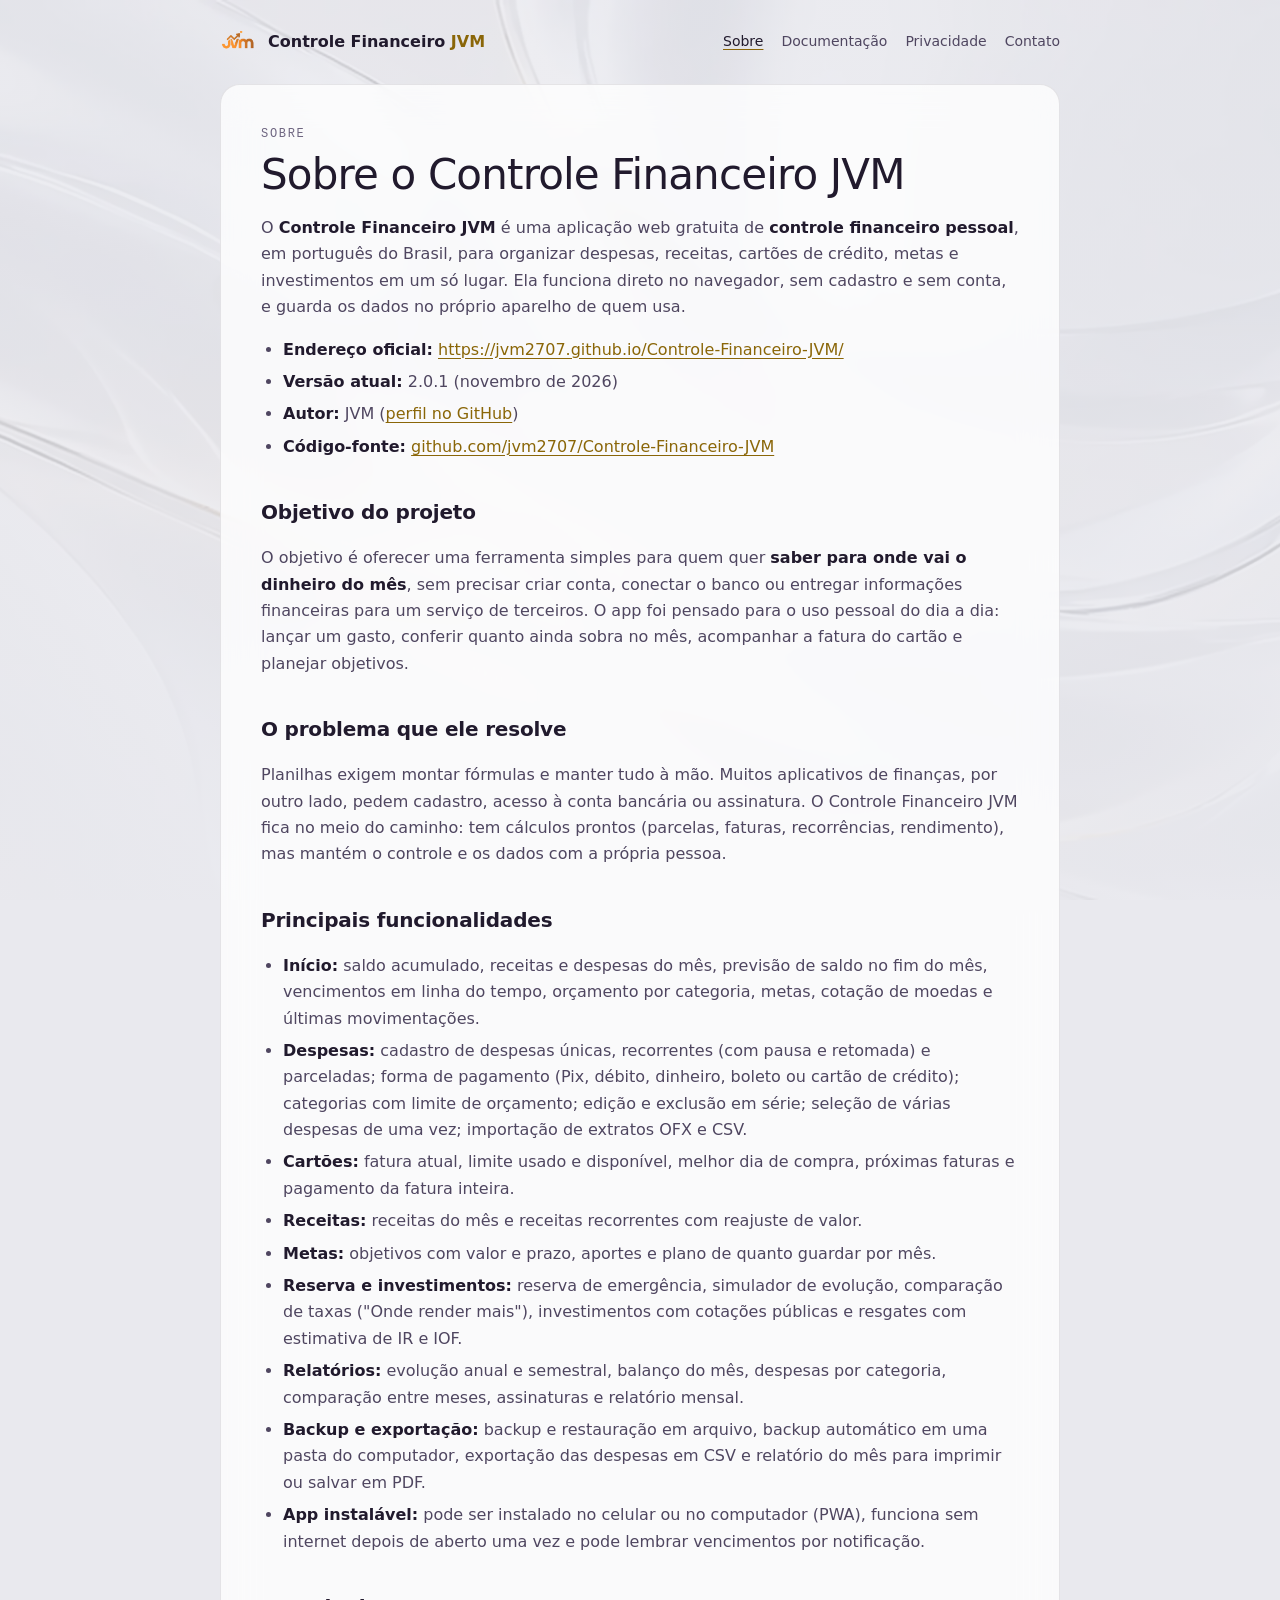
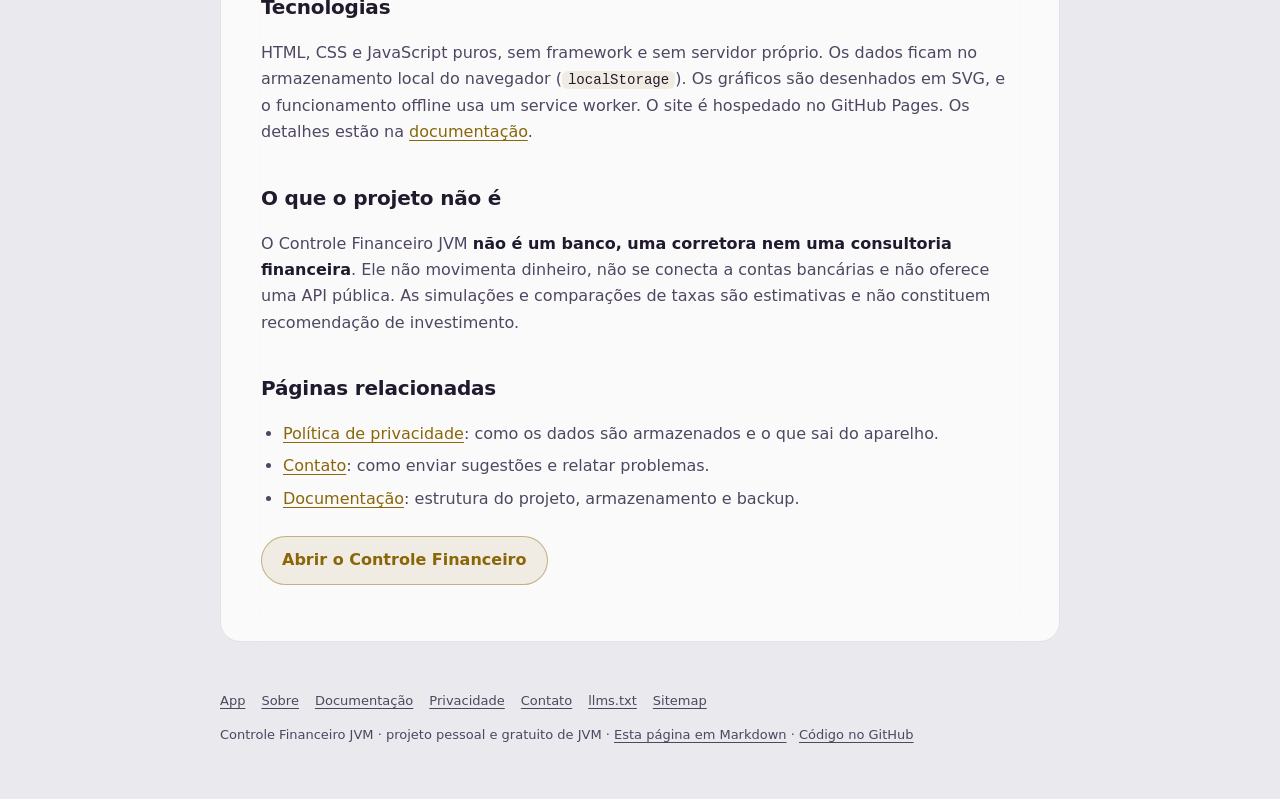
==== about/index.html @ ea0bd16c "Versão 2.0.1 Correções em recorrentes, movimentações e celular, e novas páginas públicas.  App - " ====
<!DOCTYPE html>
<html lang="pt-BR">
<head>
    <meta charset="UTF-8">
    <meta name="viewport" content="width=device-width, initial-scale=1.0">
    <meta http-equiv="Content-Security-Policy" content="default-src 'none'; style-src 'self' https://fonts.googleapis.com; font-src https://fonts.gstatic.com; img-src 'self'; base-uri 'none'; form-action 'none'">
    <meta name="referrer" content="strict-origin-when-cross-origin">
    <title>Sobre o Controle Financeiro JVM · controle financeiro pessoal gratuito</title>
    <meta name="description" content="Controle Financeiro JVM: app web gratuito para organizar despesas, receitas, cartões, metas e investimentos, sem cadastro e com os dados no seu aparelho.">
    <meta name="author" content="JVM">
    <meta name="robots" content="index, follow">
    <link rel="canonical" href="https://jvm2707.github.io/Controle-Financeiro-JVM/about/">
    <link rel="alternate" type="text/markdown" href="index.md" title="Versão em Markdown">
    <meta property="og:type" content="website">
    <meta property="og:locale" content="pt_BR">
    <meta property="og:site_name" content="Controle Financeiro JVM">
    <meta property="og:title" content="Sobre o Controle Financeiro JVM · controle financeiro pessoal gratuito">
    <meta property="og:description" content="Controle Financeiro JVM: app web gratuito para organizar despesas, receitas, cartões, metas e investimentos, sem cadastro e com os dados no seu aparelho.">
    <meta property="og:url" content="https://jvm2707.github.io/Controle-Financeiro-JVM/about/">
    <meta property="og:image" content="https://jvm2707.github.io/Controle-Financeiro-JVM/assets/og-imagem.jpg">
    <meta property="og:image:width" content="1200">
    <meta property="og:image:height" content="630">
    <meta name="twitter:card" content="summary_large_image">
    <script type="application/ld+json">
{
    "@context": "https://schema.org",
    "@type": "AboutPage",
    "name": "Sobre o Controle Financeiro JVM · controle financeiro pessoal gratuito",
    "url": "https://jvm2707.github.io/Controle-Financeiro-JVM/about/",
    "description": "Controle Financeiro JVM: app web gratuito para organizar despesas, receitas, cartões, metas e investimentos, sem cadastro e com os dados no seu aparelho.",
    "inLanguage": "pt-BR",
    "isPartOf": {
        "@type": "WebSite",
        "name": "Controle Financeiro JVM",
        "url": "https://jvm2707.github.io/Controle-Financeiro-JVM/"
    },
    "about": {
        "@type": "SoftwareApplication",
        "name": "Controle Financeiro JVM",
        "url": "https://jvm2707.github.io/Controle-Financeiro-JVM/"
    },
    "dateModified": "2026-11-12"
}
    </script>
    <meta name="theme-color" content="#030304">
    <link rel="icon" type="image/png" href="../assets/logo-jvm-128.png">
    <link rel="preconnect" href="https://fonts.googleapis.com">
    <link rel="preconnect" href="https://fonts.gstatic.com" crossorigin>
    <link rel="stylesheet" href="https://fonts.googleapis.com/css2?family=Geist:wght@400;500;600&family=Geist+Mono:wght@400;500&family=Instrument+Serif:ital@0;1&display=swap">
    <link rel="stylesheet" href="../assets/paginas.css">
</head>
<body>
    <a class="pular-conteudo" href="#conteudo">Pular para o conteúdo</a>
    <header class="topo">
        <a class="marca" href="../">
            <img src="../assets/logo-jvm-128.png" alt="" width="36" height="36">
            <span>Controle Financeiro <em>JVM</em></span>
        </a>
        <nav class="navegacao" aria-label="Páginas do projeto">
            <a href="../about/" aria-current="page">Sobre</a>
            <a href="../docs/">Documentação</a>
            <a href="../privacy/">Privacidade</a>
            <a href="../contact/">Contato</a>
        </nav>
    </header>
    <main id="conteudo">
        <article class="cartao">
            <p class="sobretitulo">Sobre</p>
<h1 id="sobre-o-controle-financeiro-jvm">Sobre o Controle Financeiro JVM</h1>
<p>O <strong>Controle Financeiro JVM</strong> é uma aplicação web gratuita de <strong>controle financeiro pessoal</strong>, em português do Brasil, para organizar despesas, receitas, cartões de crédito, metas e investimentos em um só lugar. Ela funciona direto no navegador, sem cadastro e sem conta, e guarda os dados no próprio aparelho de quem usa.</p>
<ul>
<li><strong>Endereço oficial:</strong> <a href="https://jvm2707.github.io/Controle-Financeiro-JVM/">https://jvm2707.github.io/Controle-Financeiro-JVM/</a></li>
<li><strong>Versão atual:</strong> 2.0.1 (novembro de 2026)</li>
<li><strong>Autor:</strong> JVM (<a href="https://github.com/jvm2707">perfil no GitHub</a>)</li>
<li><strong>Código-fonte:</strong> <a href="https://github.com/jvm2707/Controle-Financeiro-JVM">github.com/jvm2707/Controle-Financeiro-JVM</a></li>
</ul>
<h2 id="objetivo-do-projeto">Objetivo do projeto</h2>
<p>O objetivo é oferecer uma ferramenta simples para quem quer <strong>saber para onde vai o dinheiro do mês</strong>, sem precisar criar conta, conectar o banco ou entregar informações financeiras para um serviço de terceiros. O app foi pensado para o uso pessoal do dia a dia: lançar um gasto, conferir quanto ainda sobra no mês, acompanhar a fatura do cartão e planejar objetivos.</p>
<h2 id="o-problema-que-ele-resolve">O problema que ele resolve</h2>
<p>Planilhas exigem montar fórmulas e manter tudo à mão. Muitos aplicativos de finanças, por outro lado, pedem cadastro, acesso à conta bancária ou assinatura. O Controle Financeiro JVM fica no meio do caminho: tem cálculos prontos (parcelas, faturas, recorrências, rendimento), mas mantém o controle e os dados com a própria pessoa.</p>
<h2 id="principais-funcionalidades">Principais funcionalidades</h2>
<ul>
<li><strong>Início:</strong> saldo acumulado, receitas e despesas do mês, previsão de saldo no fim do mês, vencimentos em linha do tempo, orçamento por categoria, metas, cotação de moedas e últimas movimentações.</li>
<li><strong>Despesas:</strong> cadastro de despesas únicas, recorrentes (com pausa e retomada) e parceladas; forma de pagamento (Pix, débito, dinheiro, boleto ou cartão de crédito); categorias com limite de orçamento; edição e exclusão em série; seleção de várias despesas de uma vez; importação de extratos OFX e CSV.</li>
<li><strong>Cartões:</strong> fatura atual, limite usado e disponível, melhor dia de compra, próximas faturas e pagamento da fatura inteira.</li>
<li><strong>Receitas:</strong> receitas do mês e receitas recorrentes com reajuste de valor.</li>
<li><strong>Metas:</strong> objetivos com valor e prazo, aportes e plano de quanto guardar por mês.</li>
<li><strong>Reserva e investimentos:</strong> reserva de emergência, simulador de evolução, comparação de taxas ("Onde render mais"), investimentos com cotações públicas e resgates com estimativa de IR e IOF.</li>
<li><strong>Relatórios:</strong> evolução anual e semestral, balanço do mês, despesas por categoria, comparação entre meses, assinaturas e relatório mensal.</li>
<li><strong>Backup e exportação:</strong> backup e restauração em arquivo, backup automático em uma pasta do computador, exportação das despesas em CSV e relatório do mês para imprimir ou salvar em PDF.</li>
<li><strong>App instalável:</strong> pode ser instalado no celular ou no computador (PWA), funciona sem internet depois de aberto uma vez e pode lembrar vencimentos por notificação.</li>
</ul>
<h2 id="tecnologias">Tecnologias</h2>
<p>HTML, CSS e JavaScript puros, sem framework e sem servidor próprio. Os dados ficam no armazenamento local do navegador (<code>localStorage</code>). Os gráficos são desenhados em SVG, e o funcionamento offline usa um service worker. O site é hospedado no GitHub Pages. Os detalhes estão na <a href="../docs/">documentação</a>.</p>
<h2 id="o-que-o-projeto-nao-e">O que o projeto não é</h2>
<p>O Controle Financeiro JVM <strong>não é um banco, uma corretora nem uma consultoria financeira</strong>. Ele não movimenta dinheiro, não se conecta a contas bancárias e não oferece uma API pública. As simulações e comparações de taxas são estimativas e não constituem recomendação de investimento.</p>
<h2 id="paginas-relacionadas">Páginas relacionadas</h2>
<ul>
<li><a href="../privacy/">Política de privacidade</a>: como os dados são armazenados e o que sai do aparelho.</li>
<li><a href="../contact/">Contato</a>: como enviar sugestões e relatar problemas.</li>
<li><a href="../docs/">Documentação</a>: estrutura do projeto, armazenamento e backup.</li>
</ul>
            <p><a class="botao" href="../">Abrir o Controle Financeiro</a></p>
        </article>
    </main>
    <footer class="rodape">
        <nav aria-label="Rodapé">
            <a href="../">App</a>
            <a href="../about/">Sobre</a>
            <a href="../docs/">Documentação</a>
            <a href="../privacy/">Privacidade</a>
            <a href="../contact/">Contato</a>
            <a href="../llms.txt">llms.txt</a>
            <a href="../sitemap.xml">Sitemap</a>
        </nav>
        <p>Controle Financeiro JVM · projeto pessoal e gratuito de JVM · <a href="index.md">Esta página em Markdown</a> · <a href="https://github.com/jvm2707/Controle-Financeiro-JVM">Código no GitHub</a></p>
    </footer>
</body>
</html>
---- assets/paginas.css ----
/* Controle Financeiro JVM · páginas institucionais (Sobre, Contato, Privacidade, Documentação e 404)
   Mesmos tokens de cor e fontes do app, sem depender do Controlefinanceiro.css. */

:root {
    color-scheme: dark;
    --pagina: #030304;
    --cartao: rgba(17, 17, 20, 0.72);
    --borda: rgba(255, 255, 255, 0.09);
    --borda-forte: rgba(255, 255, 255, 0.16);
    --texto: #F4F4F5;
    --texto-2: #B4B4BC;
    --texto-3: #8A8A93;
    --dourado: #F0B93B;
    --dourado-suave: rgba(240, 185, 59, 0.1);
    --fundo-img: url("fundo-liquid-escuro.webp");
    --veu: linear-gradient(180deg, rgba(3, 3, 4, 0.82), rgba(3, 3, 4, 0.94));
    --fonte-texto: 'Geist', 'Inter', system-ui, -apple-system, 'Segoe UI', sans-serif;
    --fonte-mono: 'Geist Mono', ui-monospace, 'SFMono-Regular', Menlo, monospace;
    --fonte-serif: 'Instrument Serif', Georgia, serif;
}

@media (prefers-color-scheme: light) {
    :root {
        color-scheme: light;
        --pagina: #E9E9EE;
        --cartao: rgba(255, 255, 255, 0.78);
        --borda: rgba(33, 26, 45, 0.1);
        --borda-forte: rgba(33, 26, 45, 0.18);
        --texto: #211A2D;
        --texto-2: #4F4660;
        --texto-3: #6E6580;
        --dourado: #8A6608;
        --dourado-suave: rgba(148, 112, 11, 0.1);
        --fundo-img: url("fundo-liquid-claro.webp");
        --veu: linear-gradient(180deg, rgba(233, 233, 238, 0.8), rgba(233, 233, 238, 0.93));
    }
}

* { box-sizing: border-box; }

html { -webkit-text-size-adjust: 100%; }

body {
    margin: 0;
    min-height: 100vh;
    color: var(--texto);
    background-color: var(--pagina);
    font-family: var(--fonte-texto);
    font-size: 16px;
    line-height: 1.65;
}

body::before {
    content: "";
    position: fixed;
    inset: 0;
    z-index: -1;
    background: var(--veu), var(--fundo-img) center 42% / cover no-repeat, var(--pagina);
}

a { color: var(--dourado); text-underline-offset: 3px; }
a:hover { text-decoration-thickness: 2px; }
a:focus-visible { outline: 2px solid var(--dourado); outline-offset: 3px; border-radius: 4px; }

.pular-conteudo {
    position: absolute;
    left: 16px;
    top: -60px;
    padding: 8px 14px;
    color: #09090B;
    background: var(--dourado);
    border-radius: 999px;
    font-weight: 600;
    text-decoration: none;
}
.pular-conteudo:focus { top: 12px; }

.topo {
    display: flex;
    flex-wrap: wrap;
    align-items: center;
    justify-content: space-between;
    gap: 14px 24px;
    max-width: 880px;
    margin: 0 auto;
    padding: 24px 20px 8px;
}

.marca {
    display: inline-flex;
    align-items: center;
    gap: 12px;
    color: var(--texto);
    font-weight: 600;
    text-decoration: none;
}
.marca img { width: 36px; height: 36px; border-radius: 10px; }
.marca span em { color: var(--dourado); font-style: normal; }

.navegacao { display: flex; flex-wrap: wrap; gap: 4px 18px; font-size: 14px; }
.navegacao a { color: var(--texto-2); text-decoration: none; }
.navegacao a:hover, .navegacao a[aria-current="page"] { color: var(--texto); }
.navegacao a[aria-current="page"] { text-decoration: underline; text-decoration-color: var(--dourado); }

main {
    max-width: 880px;
    margin: 0 auto;
    padding: 16px 20px 48px;
}

.cartao {
    padding: clamp(22px, 4vw, 40px);
    background: var(--cartao);
    border: 1px solid var(--borda);
    border-radius: 20px;
    -webkit-backdrop-filter: blur(18px);
    backdrop-filter: blur(18px);
}

.sobretitulo {
    margin: 0 0 6px;
    color: var(--texto-3);
    font-family: var(--fonte-mono);
    font-size: 12px;
    letter-spacing: 0.14em;
    text-transform: uppercase;
}

h1 {
    margin: 0 0 12px;
    font-size: clamp(30px, 5vw, 42px);
    font-weight: 500;
    letter-spacing: -0.02em;
    line-height: 1.15;
}
h1 em { color: var(--dourado); font-family: var(--fonte-serif); font-weight: 400; }

h2 {
    margin: 36px 0 10px;
    font-size: 20px;
    font-weight: 600;
    letter-spacing: -0.01em;
}

h3 { margin: 24px 0 6px; font-size: 16px; font-weight: 600; }

p, li { color: var(--texto-2); }
strong { color: var(--texto); font-weight: 600; }
ul, ol { padding-left: 22px; }
li + li { margin-top: 6px; }

.lead { margin-top: 0; font-size: 18px; color: var(--texto-2); }

code {
    padding: 1px 6px;
    color: var(--texto);
    background: var(--dourado-suave);
    border-radius: 6px;
    font-family: var(--fonte-mono);
    font-size: 0.88em;
}

pre {
    overflow-x: auto;
    padding: 14px 16px;
    background: rgba(0, 0, 0, 0.25);
    border: 1px solid var(--borda);
    border-radius: 12px;
    font-family: var(--fonte-mono);
    font-size: 13px;
    line-height: 1.6;
}
pre code { padding: 0; background: none; }

table { width: 100%; border-collapse: collapse; font-size: 14px; }
th, td { padding: 9px 10px; text-align: left; vertical-align: top; border-bottom: 1px solid var(--borda); }
th { color: var(--texto); font-weight: 600; }
td { color: var(--texto-2); }
.tabela { overflow-x: auto; }

.botao {
    display: inline-flex;
    align-items: center;
    gap: 8px;
    margin-top: 8px;
    padding: 10px 20px;
    color: var(--dourado);
    background: var(--dourado-suave);
    border: 1px solid color-mix(in srgb, var(--dourado) 45%, transparent);
    border-radius: 999px;
    font-weight: 600;
    text-decoration: none;
}
.botao:hover { border-color: var(--dourado); }

.aviso {
    margin: 20px 0 0;
    padding: 14px 16px;
    border: 1px solid var(--borda-forte);
    border-left: 3px solid var(--dourado);
    border-radius: 12px;
}

.rodape {
    max-width: 880px;
    margin: 0 auto;
    padding: 0 20px 40px;
    color: var(--texto-3);
    font-size: 13px;
}
.rodape nav { display: flex; flex-wrap: wrap; gap: 4px 16px; margin-bottom: 8px; }
.rodape a { color: var(--texto-2); }

@media (prefers-reduced-motion: reduce) {
    * { scroll-behavior: auto !important; transition: none !important; animation: none !important; }
}
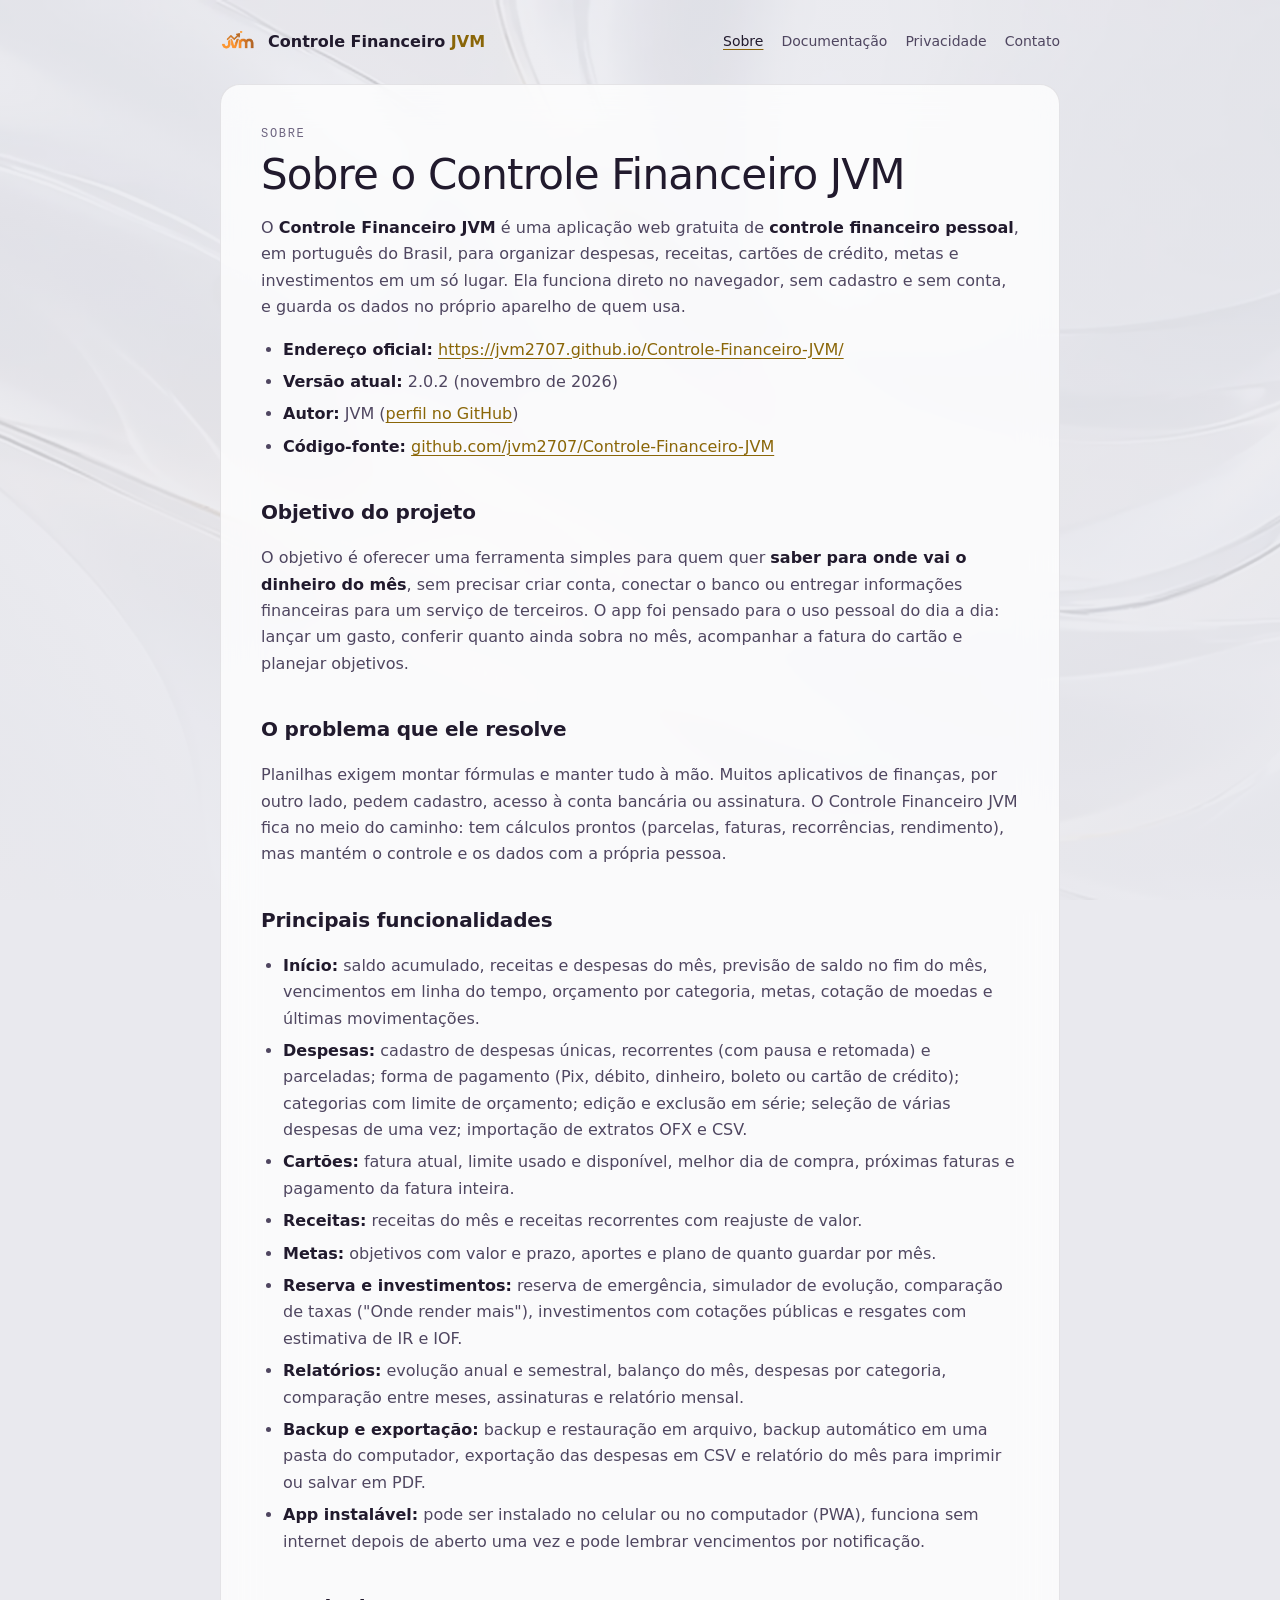
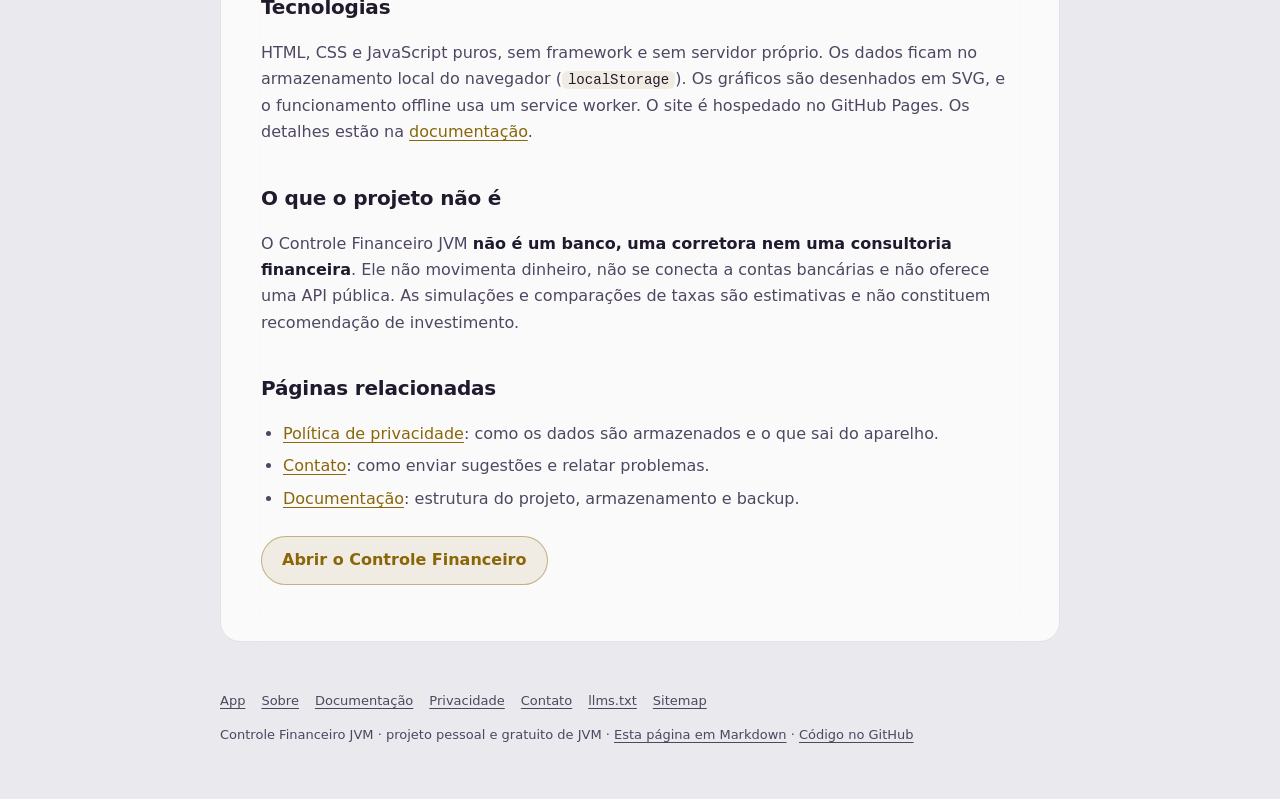
==== commit 25318d81: "Versão 2.0.2" ====
--- a/about/index.html
+++ b/about/index.html
@@ -39,7 +39,7 @@
         "name": "Controle Financeiro JVM",
         "url": "https://jvm2707.github.io/Controle-Financeiro-JVM/"
     },
-    "dateModified": "2026-11-12"
+    "dateModified": "2026-11-13"
 }
     </script>
     <meta name="theme-color" content="#030304">
@@ -70,7 +70,7 @@
 <p>O <strong>Controle Financeiro JVM</strong> é uma aplicação web gratuita de <strong>controle financeiro pessoal</strong>, em português do Brasil, para organizar despesas, receitas, cartões de crédito, metas e investimentos em um só lugar. Ela funciona direto no navegador, sem cadastro e sem conta, e guarda os dados no próprio aparelho de quem usa.</p>
 <ul>
 <li><strong>Endereço oficial:</strong> <a href="https://jvm2707.github.io/Controle-Financeiro-JVM/">https://jvm2707.github.io/Controle-Financeiro-JVM/</a></li>
-<li><strong>Versão atual:</strong> 2.0.1 (novembro de 2026)</li>
+<li><strong>Versão atual:</strong> 2.0.2 (novembro de 2026)</li>
 <li><strong>Autor:</strong> JVM (<a href="https://github.com/jvm2707">perfil no GitHub</a>)</li>
 <li><strong>Código-fonte:</strong> <a href="https://github.com/jvm2707/Controle-Financeiro-JVM">github.com/jvm2707/Controle-Financeiro-JVM</a></li>
 </ul>
--- a/assets/paginas.css
+++ b/assets/paginas.css
@@ -53,7 +53,11 @@
 body::before {
     content: "";
     position: fixed;
-    inset: 0;
+    top: 0;
+    left: 0;
+    right: 0;
+    height: 100vh;
+    height: 100lvh; /* não muda de tamanho quando a barra do navegador do celular some */
     z-index: -1;
     background: var(--veu), var(--fundo-img) center 42% / cover no-repeat, var(--pagina);
 }
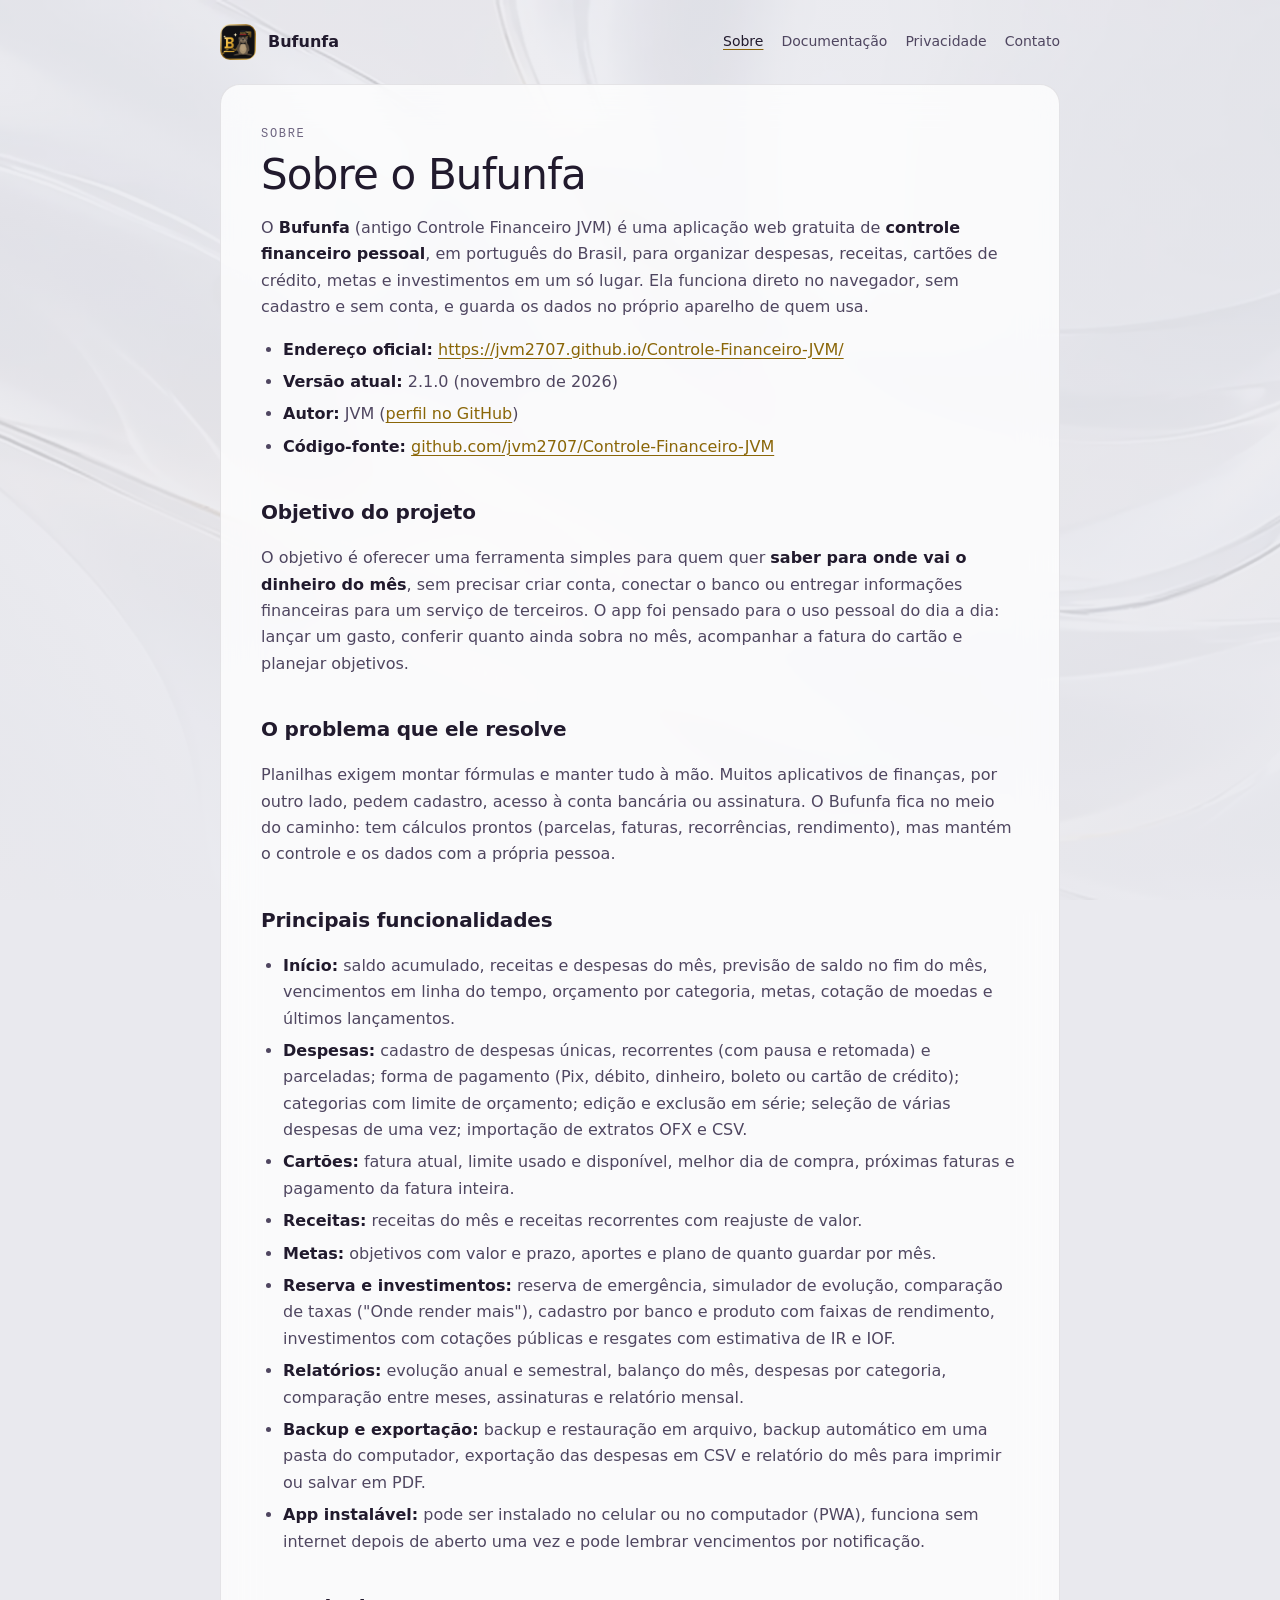
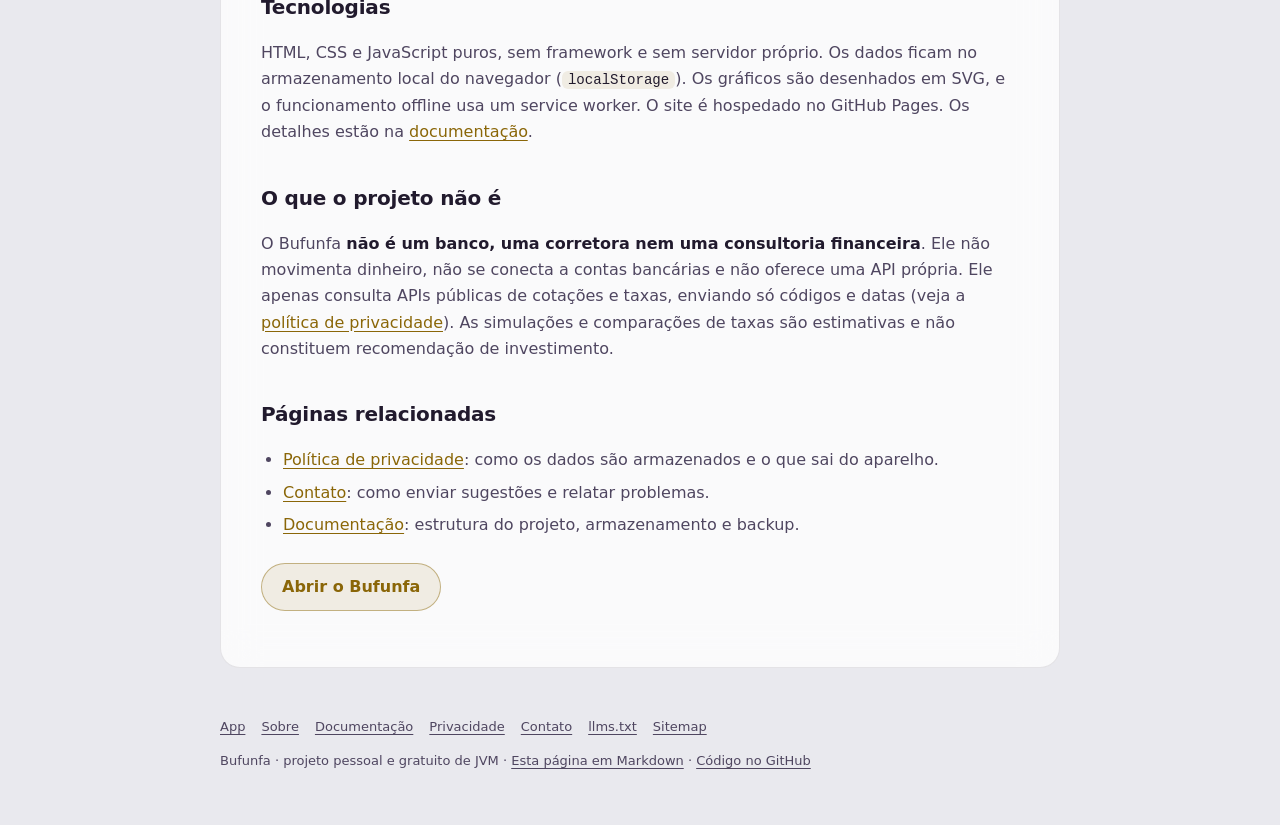
==== commit 73e9ffae: "Bufunfa. Navegação - Menu lateral no computador (a partir de 1024 px) com submenus de Lançamentos e" ====
--- a/about/index.html
+++ b/about/index.html
@@ -1,119 +1,119 @@
-<!DOCTYPE html>
-<html lang="pt-BR">
-<head>
-    <meta charset="UTF-8">
-    <meta name="viewport" content="width=device-width, initial-scale=1.0">
-    <meta http-equiv="Content-Security-Policy" content="default-src 'none'; style-src 'self' https://fonts.googleapis.com; font-src https://fonts.gstatic.com; img-src 'self'; base-uri 'none'; form-action 'none'">
-    <meta name="referrer" content="strict-origin-when-cross-origin">
-    <title>Sobre o Controle Financeiro JVM · controle financeiro pessoal gratuito</title>
-    <meta name="description" content="Controle Financeiro JVM: app web gratuito para organizar despesas, receitas, cartões, metas e investimentos, sem cadastro e com os dados no seu aparelho.">
-    <meta name="author" content="JVM">
-    <meta name="robots" content="index, follow">
-    <link rel="canonical" href="https://jvm2707.github.io/Controle-Financeiro-JVM/about/">
-    <link rel="alternate" type="text/markdown" href="index.md" title="Versão em Markdown">
-    <meta property="og:type" content="website">
-    <meta property="og:locale" content="pt_BR">
-    <meta property="og:site_name" content="Controle Financeiro JVM">
-    <meta property="og:title" content="Sobre o Controle Financeiro JVM · controle financeiro pessoal gratuito">
-    <meta property="og:description" content="Controle Financeiro JVM: app web gratuito para organizar despesas, receitas, cartões, metas e investimentos, sem cadastro e com os dados no seu aparelho.">
-    <meta property="og:url" content="https://jvm2707.github.io/Controle-Financeiro-JVM/about/">
-    <meta property="og:image" content="https://jvm2707.github.io/Controle-Financeiro-JVM/assets/og-imagem.jpg">
-    <meta property="og:image:width" content="1200">
-    <meta property="og:image:height" content="630">
-    <meta name="twitter:card" content="summary_large_image">
-    <script type="application/ld+json">
-{
-    "@context": "https://schema.org",
-    "@type": "AboutPage",
-    "name": "Sobre o Controle Financeiro JVM · controle financeiro pessoal gratuito",
-    "url": "https://jvm2707.github.io/Controle-Financeiro-JVM/about/",
-    "description": "Controle Financeiro JVM: app web gratuito para organizar despesas, receitas, cartões, metas e investimentos, sem cadastro e com os dados no seu aparelho.",
-    "inLanguage": "pt-BR",
-    "isPartOf": {
-        "@type": "WebSite",
-        "name": "Controle Financeiro JVM",
-        "url": "https://jvm2707.github.io/Controle-Financeiro-JVM/"
-    },
-    "about": {
-        "@type": "SoftwareApplication",
-        "name": "Controle Financeiro JVM",
-        "url": "https://jvm2707.github.io/Controle-Financeiro-JVM/"
-    },
-    "dateModified": "2026-11-13"
-}
-    </script>
-    <meta name="theme-color" content="#030304">
-    <link rel="icon" type="image/png" href="../assets/logo-jvm-128.png">
-    <link rel="preconnect" href="https://fonts.googleapis.com">
-    <link rel="preconnect" href="https://fonts.gstatic.com" crossorigin>
-    <link rel="stylesheet" href="https://fonts.googleapis.com/css2?family=Geist:wght@400;500;600&family=Geist+Mono:wght@400;500&family=Instrument+Serif:ital@0;1&display=swap">
-    <link rel="stylesheet" href="../assets/paginas.css">
-</head>
-<body>
-    <a class="pular-conteudo" href="#conteudo">Pular para o conteúdo</a>
-    <header class="topo">
-        <a class="marca" href="../">
-            <img src="../assets/logo-jvm-128.png" alt="" width="36" height="36">
-            <span>Controle Financeiro <em>JVM</em></span>
-        </a>
-        <nav class="navegacao" aria-label="Páginas do projeto">
-            <a href="../about/" aria-current="page">Sobre</a>
-            <a href="../docs/">Documentação</a>
-            <a href="../privacy/">Privacidade</a>
-            <a href="../contact/">Contato</a>
-        </nav>
-    </header>
-    <main id="conteudo">
-        <article class="cartao">
-            <p class="sobretitulo">Sobre</p>
-<h1 id="sobre-o-controle-financeiro-jvm">Sobre o Controle Financeiro JVM</h1>
-<p>O <strong>Controle Financeiro JVM</strong> é uma aplicação web gratuita de <strong>controle financeiro pessoal</strong>, em português do Brasil, para organizar despesas, receitas, cartões de crédito, metas e investimentos em um só lugar. Ela funciona direto no navegador, sem cadastro e sem conta, e guarda os dados no próprio aparelho de quem usa.</p>
-<ul>
-<li><strong>Endereço oficial:</strong> <a href="https://jvm2707.github.io/Controle-Financeiro-JVM/">https://jvm2707.github.io/Controle-Financeiro-JVM/</a></li>
-<li><strong>Versão atual:</strong> 2.0.2 (novembro de 2026)</li>
-<li><strong>Autor:</strong> JVM (<a href="https://github.com/jvm2707">perfil no GitHub</a>)</li>
-<li><strong>Código-fonte:</strong> <a href="https://github.com/jvm2707/Controle-Financeiro-JVM">github.com/jvm2707/Controle-Financeiro-JVM</a></li>
-</ul>
-<h2 id="objetivo-do-projeto">Objetivo do projeto</h2>
-<p>O objetivo é oferecer uma ferramenta simples para quem quer <strong>saber para onde vai o dinheiro do mês</strong>, sem precisar criar conta, conectar o banco ou entregar informações financeiras para um serviço de terceiros. O app foi pensado para o uso pessoal do dia a dia: lançar um gasto, conferir quanto ainda sobra no mês, acompanhar a fatura do cartão e planejar objetivos.</p>
-<h2 id="o-problema-que-ele-resolve">O problema que ele resolve</h2>
-<p>Planilhas exigem montar fórmulas e manter tudo à mão. Muitos aplicativos de finanças, por outro lado, pedem cadastro, acesso à conta bancária ou assinatura. O Controle Financeiro JVM fica no meio do caminho: tem cálculos prontos (parcelas, faturas, recorrências, rendimento), mas mantém o controle e os dados com a própria pessoa.</p>
-<h2 id="principais-funcionalidades">Principais funcionalidades</h2>
-<ul>
-<li><strong>Início:</strong> saldo acumulado, receitas e despesas do mês, previsão de saldo no fim do mês, vencimentos em linha do tempo, orçamento por categoria, metas, cotação de moedas e últimas movimentações.</li>
-<li><strong>Despesas:</strong> cadastro de despesas únicas, recorrentes (com pausa e retomada) e parceladas; forma de pagamento (Pix, débito, dinheiro, boleto ou cartão de crédito); categorias com limite de orçamento; edição e exclusão em série; seleção de várias despesas de uma vez; importação de extratos OFX e CSV.</li>
-<li><strong>Cartões:</strong> fatura atual, limite usado e disponível, melhor dia de compra, próximas faturas e pagamento da fatura inteira.</li>
-<li><strong>Receitas:</strong> receitas do mês e receitas recorrentes com reajuste de valor.</li>
-<li><strong>Metas:</strong> objetivos com valor e prazo, aportes e plano de quanto guardar por mês.</li>
-<li><strong>Reserva e investimentos:</strong> reserva de emergência, simulador de evolução, comparação de taxas ("Onde render mais"), investimentos com cotações públicas e resgates com estimativa de IR e IOF.</li>
-<li><strong>Relatórios:</strong> evolução anual e semestral, balanço do mês, despesas por categoria, comparação entre meses, assinaturas e relatório mensal.</li>
-<li><strong>Backup e exportação:</strong> backup e restauração em arquivo, backup automático em uma pasta do computador, exportação das despesas em CSV e relatório do mês para imprimir ou salvar em PDF.</li>
-<li><strong>App instalável:</strong> pode ser instalado no celular ou no computador (PWA), funciona sem internet depois de aberto uma vez e pode lembrar vencimentos por notificação.</li>
-</ul>
-<h2 id="tecnologias">Tecnologias</h2>
-<p>HTML, CSS e JavaScript puros, sem framework e sem servidor próprio. Os dados ficam no armazenamento local do navegador (<code>localStorage</code>). Os gráficos são desenhados em SVG, e o funcionamento offline usa um service worker. O site é hospedado no GitHub Pages. Os detalhes estão na <a href="../docs/">documentação</a>.</p>
-<h2 id="o-que-o-projeto-nao-e">O que o projeto não é</h2>
-<p>O Controle Financeiro JVM <strong>não é um banco, uma corretora nem uma consultoria financeira</strong>. Ele não movimenta dinheiro, não se conecta a contas bancárias e não oferece uma API pública. As simulações e comparações de taxas são estimativas e não constituem recomendação de investimento.</p>
-<h2 id="paginas-relacionadas">Páginas relacionadas</h2>
-<ul>
-<li><a href="../privacy/">Política de privacidade</a>: como os dados são armazenados e o que sai do aparelho.</li>
-<li><a href="../contact/">Contato</a>: como enviar sugestões e relatar problemas.</li>
-<li><a href="../docs/">Documentação</a>: estrutura do projeto, armazenamento e backup.</li>
-</ul>
-            <p><a class="botao" href="../">Abrir o Controle Financeiro</a></p>
-        </article>
-    </main>
-    <footer class="rodape">
-        <nav aria-label="Rodapé">
-            <a href="../">App</a>
-            <a href="../about/">Sobre</a>
-            <a href="../docs/">Documentação</a>
-            <a href="../privacy/">Privacidade</a>
-            <a href="../contact/">Contato</a>
-            <a href="../llms.txt">llms.txt</a>
-            <a href="../sitemap.xml">Sitemap</a>
-        </nav>
-        <p>Controle Financeiro JVM · projeto pessoal e gratuito de JVM · <a href="index.md">Esta página em Markdown</a> · <a href="https://github.com/jvm2707/Controle-Financeiro-JVM">Código no GitHub</a></p>
-    </footer>
-</body>
-</html>
+<!DOCTYPE html>
+<html lang="pt-BR">
+<head>
+    <meta charset="UTF-8">
+    <meta name="viewport" content="width=device-width, initial-scale=1.0">
+    <meta http-equiv="Content-Security-Policy" content="default-src 'none'; style-src 'self' https://fonts.googleapis.com; font-src https://fonts.gstatic.com; img-src 'self'; base-uri 'none'; form-action 'none'">
+    <meta name="referrer" content="strict-origin-when-cross-origin">
+    <title>Sobre o Bufunfa · controle financeiro grátis e offline</title>
+    <meta name="description" content="Bufunfa: app web gratuito para organizar despesas, receitas, cartões, metas e investimentos, sem cadastro e com os dados no seu aparelho.">
+    <meta name="author" content="JVM">
+    <meta name="robots" content="index, follow">
+    <link rel="canonical" href="https://jvm2707.github.io/Controle-Financeiro-JVM/about/">
+    <link rel="alternate" type="text/markdown" href="index.md" title="Versão em Markdown">
+    <meta property="og:type" content="website">
+    <meta property="og:locale" content="pt_BR">
+    <meta property="og:site_name" content="Bufunfa">
+    <meta property="og:title" content="Sobre o Bufunfa · controle financeiro grátis e offline">
+    <meta property="og:description" content="Bufunfa: app web gratuito para organizar despesas, receitas, cartões, metas e investimentos, sem cadastro e com os dados no seu aparelho.">
+    <meta property="og:url" content="https://jvm2707.github.io/Controle-Financeiro-JVM/about/">
+    <meta property="og:image" content="https://jvm2707.github.io/Controle-Financeiro-JVM/assets/og-imagem.jpg">
+    <meta property="og:image:width" content="1200">
+    <meta property="og:image:height" content="630">
+    <meta name="twitter:card" content="summary_large_image">
+    <script type="application/ld+json">
+{
+    "@context": "https://schema.org",
+    "@type": "AboutPage",
+    "name": "Sobre o Bufunfa · controle financeiro grátis e offline",
+    "url": "https://jvm2707.github.io/Controle-Financeiro-JVM/about/",
+    "description": "Bufunfa: app web gratuito para organizar despesas, receitas, cartões, metas e investimentos, sem cadastro e com os dados no seu aparelho.",
+    "inLanguage": "pt-BR",
+    "isPartOf": {
+        "@type": "WebSite",
+        "name": "Bufunfa",
+        "url": "https://jvm2707.github.io/Controle-Financeiro-JVM/"
+    },
+    "about": {
+        "@type": "SoftwareApplication",
+        "name": "Bufunfa",
+        "url": "https://jvm2707.github.io/Controle-Financeiro-JVM/"
+    },
+    "dateModified": "2026-11-13"
+}
+    </script>
+    <meta name="theme-color" content="#030304">
+    <link rel="icon" type="image/png" href="../assets/icones/icone-192.png">
+    <link rel="preconnect" href="https://fonts.googleapis.com">
+    <link rel="preconnect" href="https://fonts.gstatic.com" crossorigin>
+    <link rel="stylesheet" href="https://fonts.googleapis.com/css2?family=Geist:wght@400;500;600&family=Geist+Mono:wght@400;500&family=Instrument+Serif:ital@0;1&display=swap">
+    <link rel="stylesheet" href="../assets/paginas.css">
+</head>
+<body>
+    <a class="pular-conteudo" href="#conteudo">Pular para o conteúdo</a>
+    <header class="topo">
+        <a class="marca" href="../">
+            <img src="../assets/icones/icone-192.png" alt="" width="36" height="36">
+            <span>Bufunfa</span>
+        </a>
+        <nav class="navegacao" aria-label="Páginas do projeto">
+            <a href="../about/" aria-current="page">Sobre</a>
+            <a href="../docs/">Documentação</a>
+            <a href="../privacy/">Privacidade</a>
+            <a href="../contact/">Contato</a>
+        </nav>
+    </header>
+    <main id="conteudo">
+        <article class="cartao">
+            <p class="sobretitulo">Sobre</p>
+<h1 id="sobre-o-bufunfa">Sobre o Bufunfa</h1>
+<p>O <strong>Bufunfa</strong> (antigo Controle Financeiro JVM) é uma aplicação web gratuita de <strong>controle financeiro pessoal</strong>, em português do Brasil, para organizar despesas, receitas, cartões de crédito, metas e investimentos em um só lugar. Ela funciona direto no navegador, sem cadastro e sem conta, e guarda os dados no próprio aparelho de quem usa.</p>
+<ul>
+<li><strong>Endereço oficial:</strong> <a href="https://jvm2707.github.io/Controle-Financeiro-JVM/">https://jvm2707.github.io/Controle-Financeiro-JVM/</a></li>
+<li><strong>Versão atual:</strong> 2.1.0 (novembro de 2026)</li>
+<li><strong>Autor:</strong> JVM (<a href="https://github.com/jvm2707">perfil no GitHub</a>)</li>
+<li><strong>Código-fonte:</strong> <a href="https://github.com/jvm2707/Controle-Financeiro-JVM">github.com/jvm2707/Controle-Financeiro-JVM</a></li>
+</ul>
+<h2 id="objetivo-do-projeto">Objetivo do projeto</h2>
+<p>O objetivo é oferecer uma ferramenta simples para quem quer <strong>saber para onde vai o dinheiro do mês</strong>, sem precisar criar conta, conectar o banco ou entregar informações financeiras para um serviço de terceiros. O app foi pensado para o uso pessoal do dia a dia: lançar um gasto, conferir quanto ainda sobra no mês, acompanhar a fatura do cartão e planejar objetivos.</p>
+<h2 id="o-problema-que-ele-resolve">O problema que ele resolve</h2>
+<p>Planilhas exigem montar fórmulas e manter tudo à mão. Muitos aplicativos de finanças, por outro lado, pedem cadastro, acesso à conta bancária ou assinatura. O Bufunfa fica no meio do caminho: tem cálculos prontos (parcelas, faturas, recorrências, rendimento), mas mantém o controle e os dados com a própria pessoa.</p>
+<h2 id="principais-funcionalidades">Principais funcionalidades</h2>
+<ul>
+<li><strong>Início:</strong> saldo acumulado, receitas e despesas do mês, previsão de saldo no fim do mês, vencimentos em linha do tempo, orçamento por categoria, metas, cotação de moedas e últimos lançamentos.</li>
+<li><strong>Despesas:</strong> cadastro de despesas únicas, recorrentes (com pausa e retomada) e parceladas; forma de pagamento (Pix, débito, dinheiro, boleto ou cartão de crédito); categorias com limite de orçamento; edição e exclusão em série; seleção de várias despesas de uma vez; importação de extratos OFX e CSV.</li>
+<li><strong>Cartões:</strong> fatura atual, limite usado e disponível, melhor dia de compra, próximas faturas e pagamento da fatura inteira.</li>
+<li><strong>Receitas:</strong> receitas do mês e receitas recorrentes com reajuste de valor.</li>
+<li><strong>Metas:</strong> objetivos com valor e prazo, aportes e plano de quanto guardar por mês.</li>
+<li><strong>Reserva e investimentos:</strong> reserva de emergência, simulador de evolução, comparação de taxas ("Onde render mais"), cadastro por banco e produto com faixas de rendimento, investimentos com cotações públicas e resgates com estimativa de IR e IOF.</li>
+<li><strong>Relatórios:</strong> evolução anual e semestral, balanço do mês, despesas por categoria, comparação entre meses, assinaturas e relatório mensal.</li>
+<li><strong>Backup e exportação:</strong> backup e restauração em arquivo, backup automático em uma pasta do computador, exportação das despesas em CSV e relatório do mês para imprimir ou salvar em PDF.</li>
+<li><strong>App instalável:</strong> pode ser instalado no celular ou no computador (PWA), funciona sem internet depois de aberto uma vez e pode lembrar vencimentos por notificação.</li>
+</ul>
+<h2 id="tecnologias">Tecnologias</h2>
+<p>HTML, CSS e JavaScript puros, sem framework e sem servidor próprio. Os dados ficam no armazenamento local do navegador (<code>localStorage</code>). Os gráficos são desenhados em SVG, e o funcionamento offline usa um service worker. O site é hospedado no GitHub Pages. Os detalhes estão na <a href="../docs/">documentação</a>.</p>
+<h2 id="o-que-o-projeto-nao-e">O que o projeto não é</h2>
+<p>O Bufunfa <strong>não é um banco, uma corretora nem uma consultoria financeira</strong>. Ele não movimenta dinheiro, não se conecta a contas bancárias e não oferece uma API própria. Ele apenas consulta APIs públicas de cotações e taxas, enviando só códigos e datas (veja a <a href="../privacy/">política de privacidade</a>). As simulações e comparações de taxas são estimativas e não constituem recomendação de investimento.</p>
+<h2 id="paginas-relacionadas">Páginas relacionadas</h2>
+<ul>
+<li><a href="../privacy/">Política de privacidade</a>: como os dados são armazenados e o que sai do aparelho.</li>
+<li><a href="../contact/">Contato</a>: como enviar sugestões e relatar problemas.</li>
+<li><a href="../docs/">Documentação</a>: estrutura do projeto, armazenamento e backup.</li>
+</ul>
+            <p><a class="botao" href="../">Abrir o Bufunfa</a></p>
+        </article>
+    </main>
+    <footer class="rodape">
+        <nav aria-label="Rodapé">
+            <a href="../">App</a>
+            <a href="../about/">Sobre</a>
+            <a href="../docs/">Documentação</a>
+            <a href="../privacy/">Privacidade</a>
+            <a href="../contact/">Contato</a>
+            <a href="../llms.txt">llms.txt</a>
+            <a href="../sitemap.xml">Sitemap</a>
+        </nav>
+        <p>Bufunfa · projeto pessoal e gratuito de JVM · <a href="index.md">Esta página em Markdown</a> · <a href="https://github.com/jvm2707/Controle-Financeiro-JVM">Código no GitHub</a></p>
+    </footer>
+</body>
+</html>
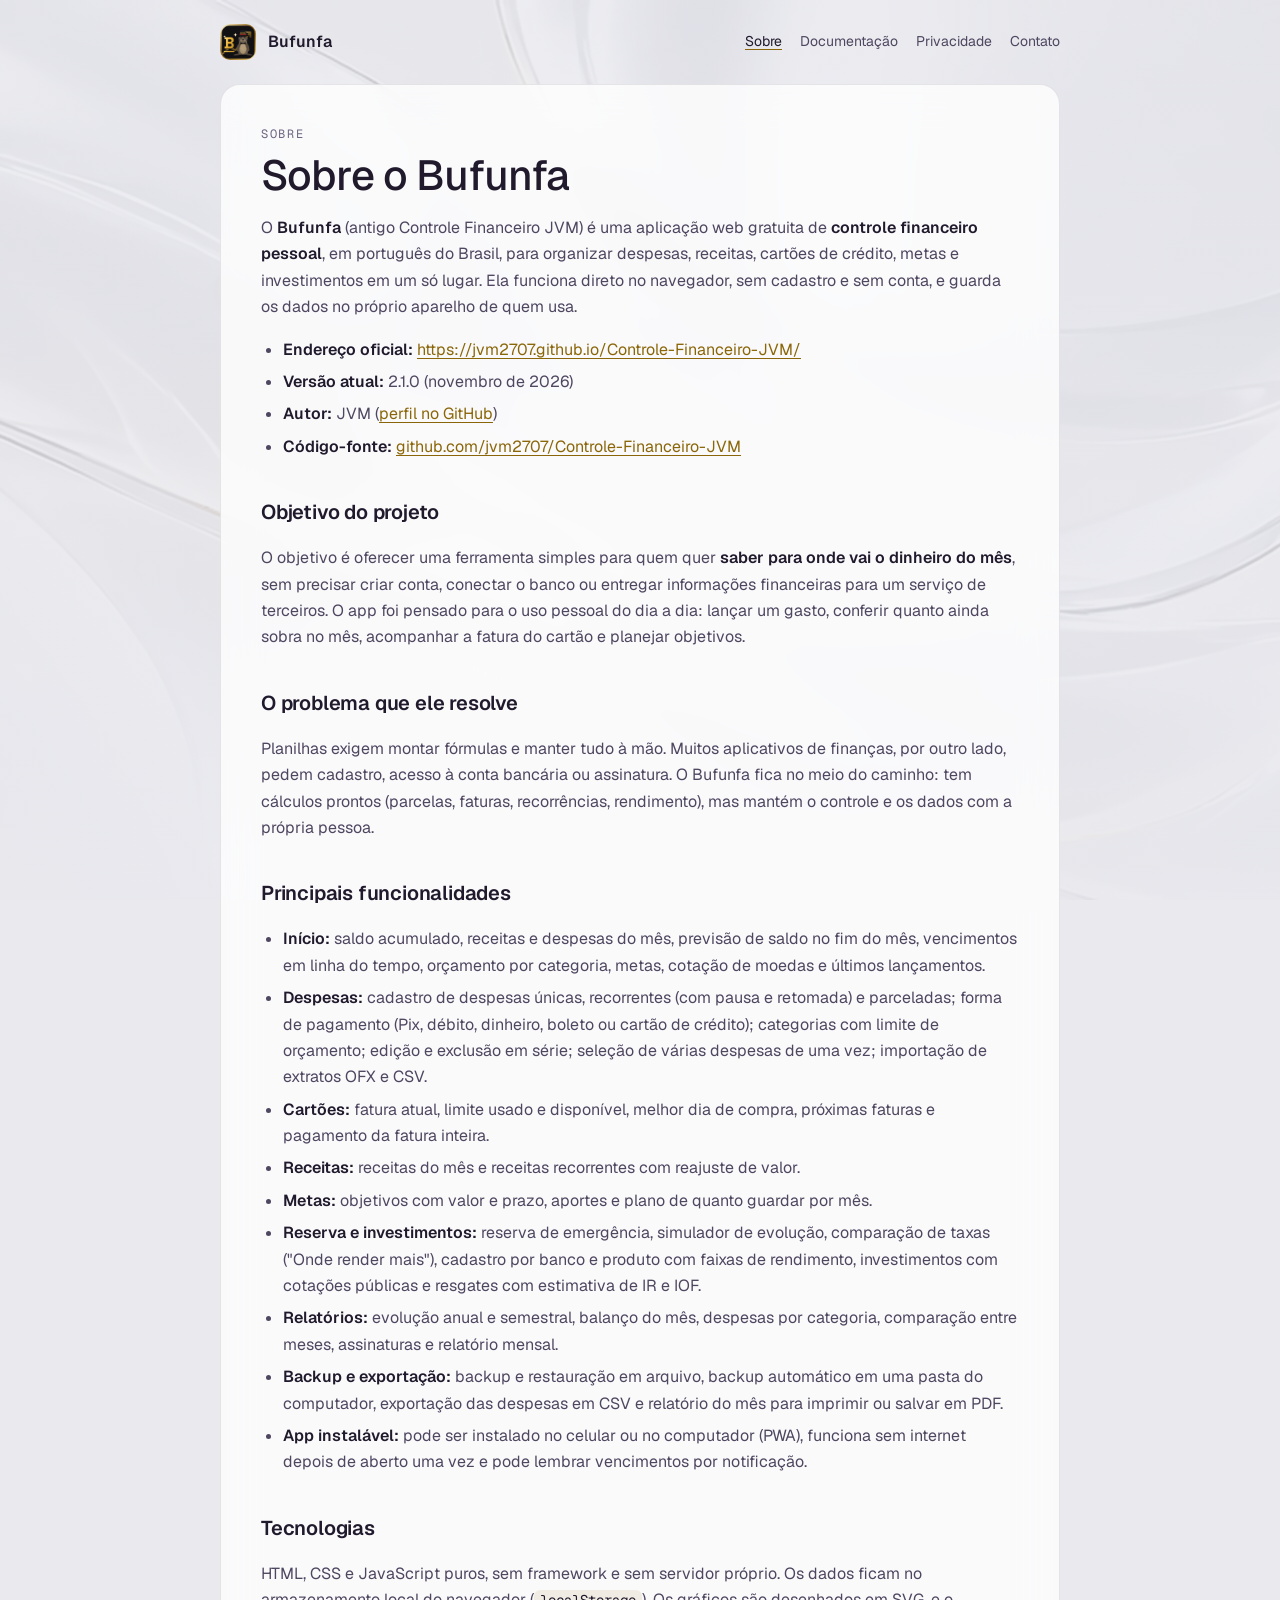
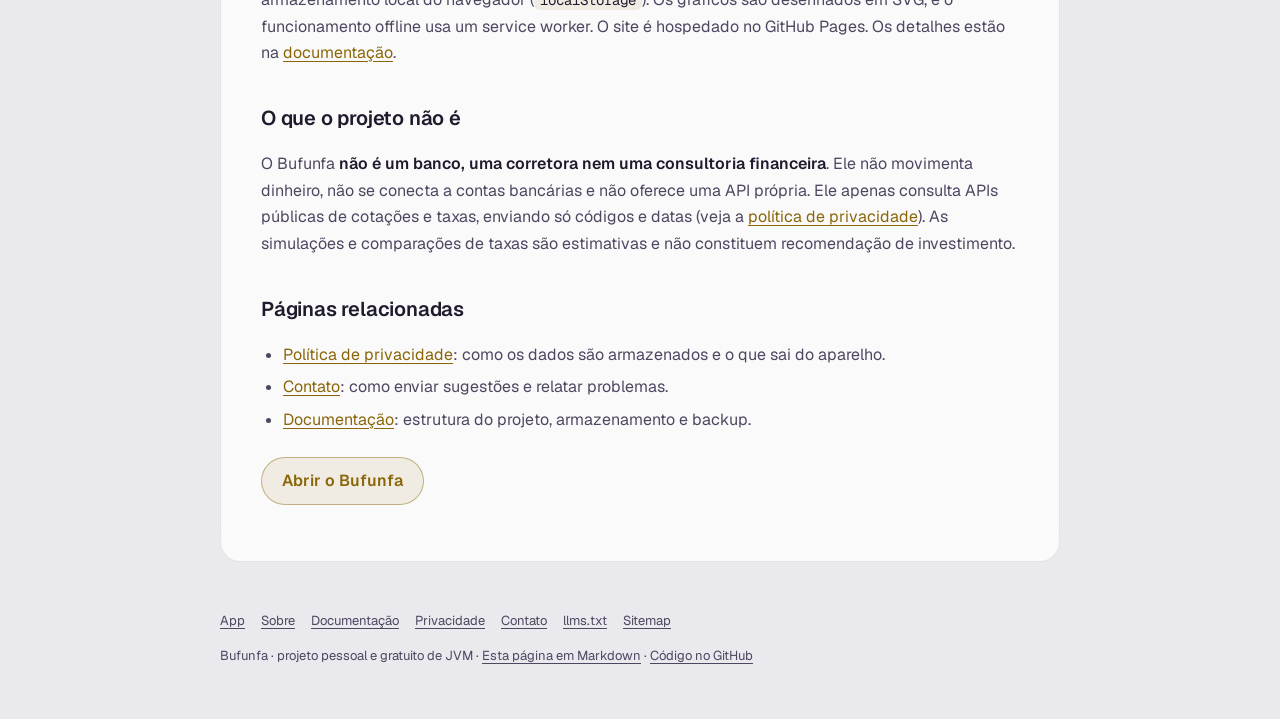
==== commit 36de242b: "v2.1.0 (build 18.42): Carregamento +rápido mobile Desempenho - Fontes hospedadas no próprio site (p" ====
--- a/about/index.html
+++ b/about/index.html
@@ -3,7 +3,7 @@
 <head>
     <meta charset="UTF-8">
     <meta name="viewport" content="width=device-width, initial-scale=1.0">
-    <meta http-equiv="Content-Security-Policy" content="default-src 'none'; style-src 'self' https://fonts.googleapis.com; font-src https://fonts.gstatic.com; img-src 'self'; base-uri 'none'; form-action 'none'">
+    <meta http-equiv="Content-Security-Policy" content="default-src 'none'; style-src 'self'; font-src 'self'; img-src 'self'; base-uri 'none'; form-action 'none'">
     <meta name="referrer" content="strict-origin-when-cross-origin">
     <title>Sobre o Bufunfa · controle financeiro grátis e offline</title>
     <meta name="description" content="Bufunfa: app web gratuito para organizar despesas, receitas, cartões, metas e investimentos, sem cadastro e com os dados no seu aparelho.">
@@ -44,9 +44,7 @@
     </script>
     <meta name="theme-color" content="#030304">
     <link rel="icon" type="image/png" href="../assets/icones/icone-192.png">
-    <link rel="preconnect" href="https://fonts.googleapis.com">
-    <link rel="preconnect" href="https://fonts.gstatic.com" crossorigin>
-    <link rel="stylesheet" href="https://fonts.googleapis.com/css2?family=Geist:wght@400;500;600&family=Geist+Mono:wght@400;500&family=Instrument+Serif:ital@0;1&display=swap">
+    <link rel="stylesheet" href="../assets/fontes/fontes.css">
     <link rel="stylesheet" href="../assets/paginas.css">
 </head>
 <body>
--- a/assets/fontes/fontes.css
+++ b/assets/fontes/fontes.css
@@ -0,0 +1,6 @@
+/* Fontes do Bufunfa hospedadas no próprio site (subconjunto latin do Google Fonts, licença OFL). */
+@font-face{font-family:'Geist';font-style:normal;font-weight:400 600;font-display:swap;src:url(geist.woff2) format('woff2');unicode-range:U+0000-00FF,U+0131,U+0152-0153,U+02BB-02BC,U+02C6,U+02DA,U+02DC,U+0304,U+0308,U+0329,U+2000-206F,U+20AC,U+2122,U+2191,U+2193,U+2212,U+2215,U+FEFF,U+FFFD}
+@font-face{font-family:'Geist Mono';font-style:normal;font-weight:400 500;font-display:swap;src:url(geist-mono.woff2) format('woff2');unicode-range:U+0000-00FF,U+0131,U+0152-0153,U+02BB-02BC,U+02C6,U+02DA,U+02DC,U+0304,U+0308,U+0329,U+2000-206F,U+20AC,U+2122,U+2191,U+2193,U+2212,U+2215,U+FEFF,U+FFFD}
+@font-face{font-family:'Instrument Serif';font-style:normal;font-weight:400;font-display:swap;src:url(instrument-serif.woff2) format('woff2');unicode-range:U+0000-00FF,U+0131,U+0152-0153,U+02BB-02BC,U+02C6,U+02DA,U+02DC,U+0304,U+0308,U+0329,U+2000-206F,U+20AC,U+2122,U+2191,U+2193,U+2212,U+2215,U+FEFF,U+FFFD}
+@font-face{font-family:'Instrument Serif';font-style:italic;font-weight:400;font-display:swap;src:url(instrument-serif-italico.woff2) format('woff2');unicode-range:U+0000-00FF,U+0131,U+0152-0153,U+02BB-02BC,U+02C6,U+02DA,U+02DC,U+0304,U+0308,U+0329,U+2000-206F,U+20AC,U+2122,U+2191,U+2193,U+2212,U+2215,U+FEFF,U+FFFD}
+@font-face{font-family:'Space Grotesk';font-style:normal;font-weight:500 700;font-display:swap;src:url(space-grotesk.woff2) format('woff2');unicode-range:U+0000-00FF,U+0131,U+0152-0153,U+02BB-02BC,U+02C6,U+02DA,U+02DC,U+0304,U+0308,U+0329,U+2000-206F,U+20AC,U+2122,U+2191,U+2193,U+2212,U+2215,U+FEFF,U+FFFD}
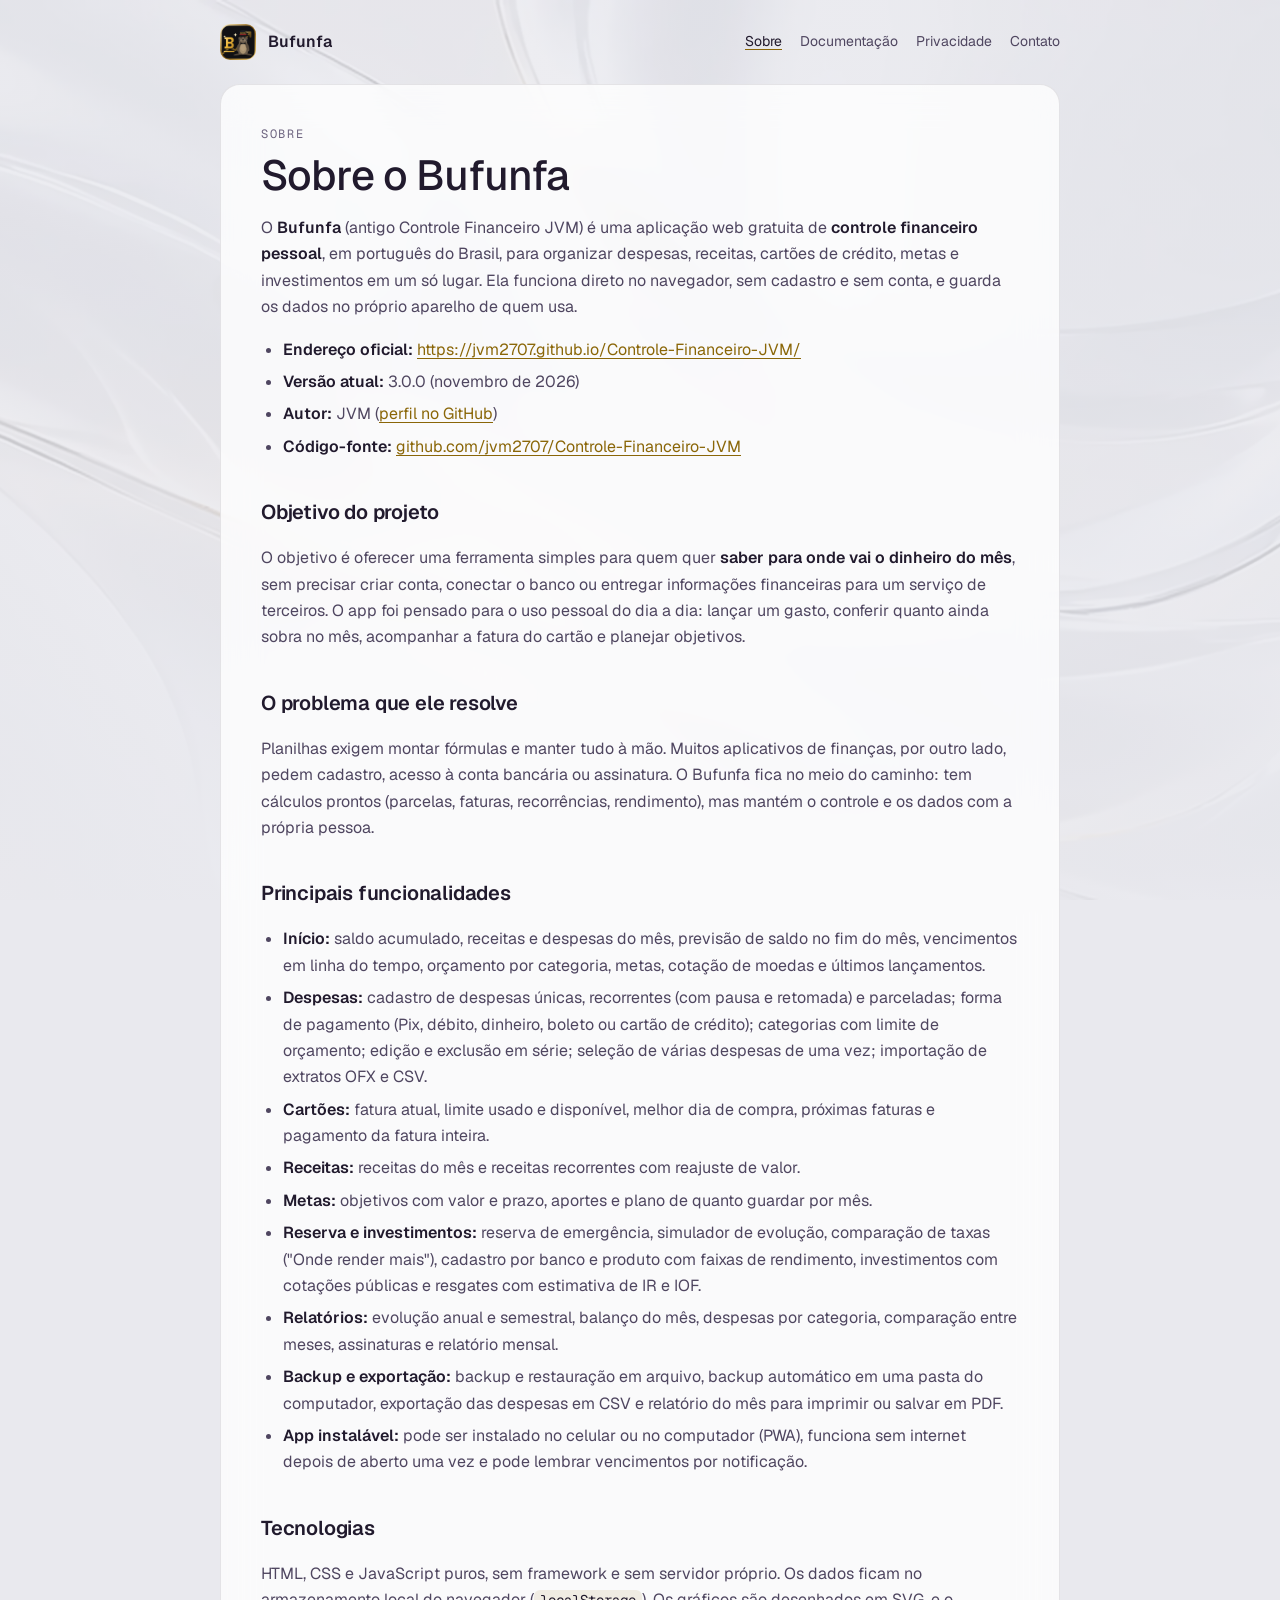
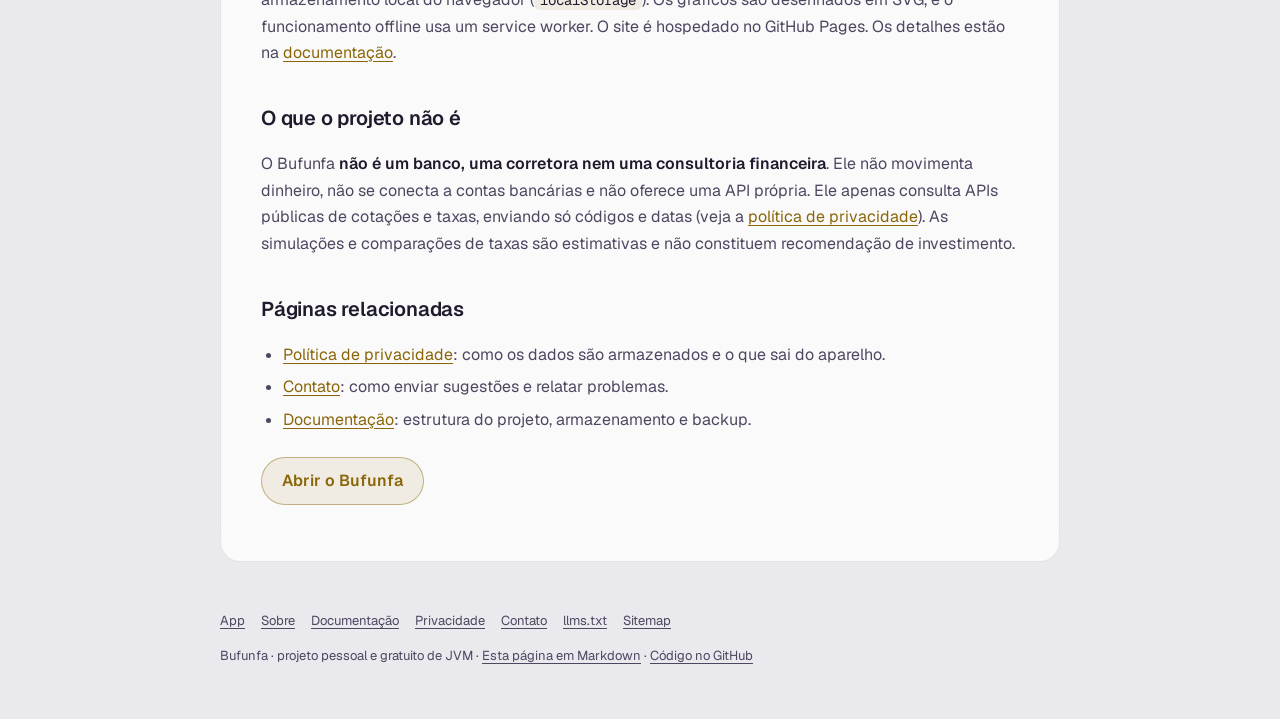
==== commit 5e613f73: "Versão 3.0.0 para teste (build 18.69)" ====
--- a/about/index.html
+++ b/about/index.html
@@ -68,7 +68,7 @@
 <p>O <strong>Bufunfa</strong> (antigo Controle Financeiro JVM) é uma aplicação web gratuita de <strong>controle financeiro pessoal</strong>, em português do Brasil, para organizar despesas, receitas, cartões de crédito, metas e investimentos em um só lugar. Ela funciona direto no navegador, sem cadastro e sem conta, e guarda os dados no próprio aparelho de quem usa.</p>
 <ul>
 <li><strong>Endereço oficial:</strong> <a href="https://jvm2707.github.io/Controle-Financeiro-JVM/">https://jvm2707.github.io/Controle-Financeiro-JVM/</a></li>
-<li><strong>Versão atual:</strong> 2.1.0 (novembro de 2026)</li>
+<li><strong>Versão atual:</strong> 3.0.0 (novembro de 2026)</li>
 <li><strong>Autor:</strong> JVM (<a href="https://github.com/jvm2707">perfil no GitHub</a>)</li>
 <li><strong>Código-fonte:</strong> <a href="https://github.com/jvm2707/Controle-Financeiro-JVM">github.com/jvm2707/Controle-Financeiro-JVM</a></li>
 </ul>
